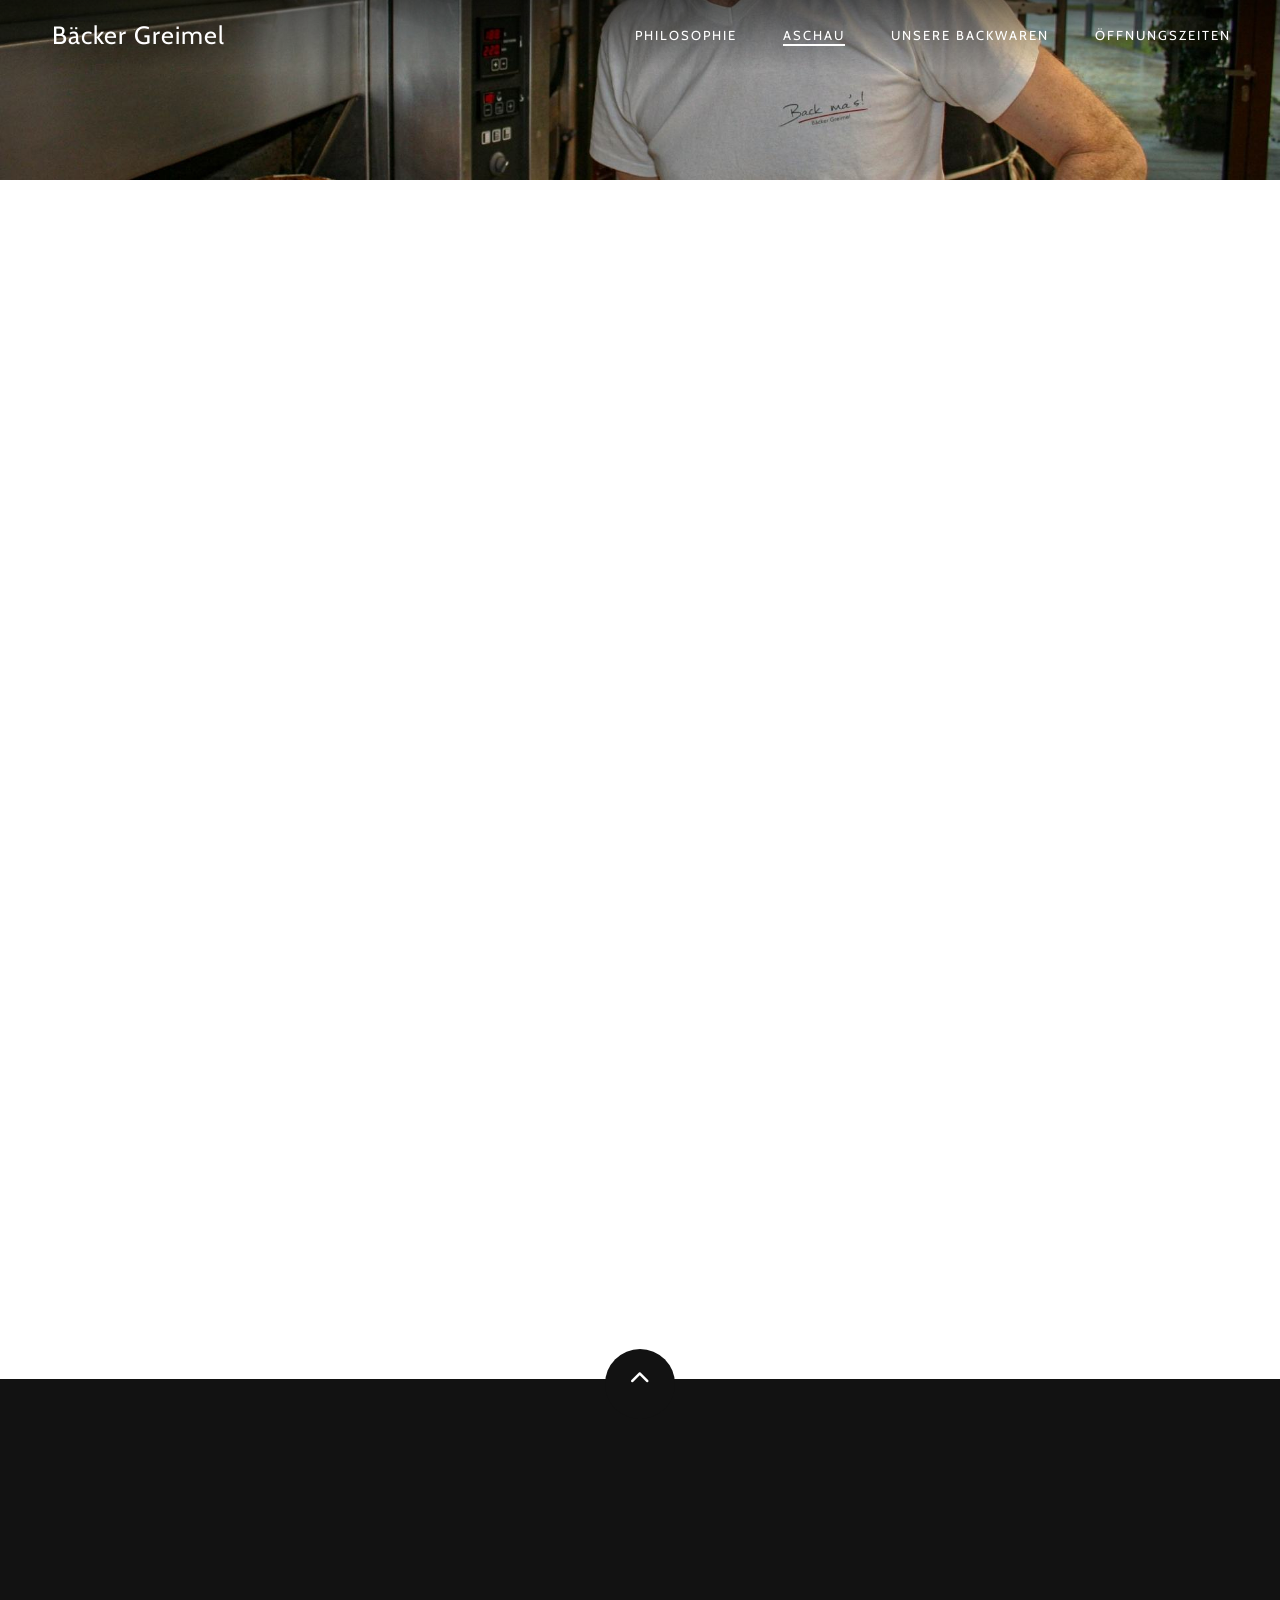
==== aschau.html @ 152d0261 "akutelle Website auf Github pushen" ====
<!DOCTYPE html>
<html lang="de">

<head>
    <meta charset="UTF-8">
    <meta name="viewport" content="width=device-width, initial-scale=1.0">
    <title>Aschau - Bäcker Greimel</title>
    <script src="js/app.js" defer></script>
    <link rel="icon" href="/images/Backmas_favicon.ico" type="image/x-icon">
    <link rel="shortcut icon" href="/images/Backmas_favicon.ico" type="image/x-icon">
    <link rel="stylesheet" href="fonts/fontawesome/css/all.min.css" />
    <link rel="stylesheet" href="style.css">
</head>

<body>
    <!-- HEADER -->
    <header>
        <div class="container">
            <nav class="navbar">
                <div class="menu-toggle">
                    <i class="fas fa-bars"></i>
                    <i class="fas fa-times"></i>
                </div>
                <a href="index.html" class="logo">Bäcker Greimel</a>
                <ul class="nav-list">
                    <li class="nav-item">
                        <a href="index.html" class="nav-link">Philosophie</a>
                    </li>
                    <li class="nav-item">
                        <a href="aschau.html" class="nav-link active">Aschau</a>
                    </li>
                    <li class="nav-item">
                        <a href="backwaren.html" class="nav-link">Unsere Backwaren</a>
                    </li>
                    <li class="nav-item">
                        <a href="offen.html" class="nav-link">Öffnungszeiten</a>
                    </li>
                </ul>
            </nav>
        </div>
    </header>

    <!-- HERO SECTION -->

    <section class="hero small-size-hero" id="hero">
    </section>

    <!-- ABOUT SECTION -->
    <section class="about">
        <div class="container">
            <div class="row">
                <div class="description padding-right animate-left">
                    <div class="global-headline">
                        <h2 class="sub-headline">
                            Back ma´s!
                        </h2>
                        <h3 class="headline headline-dark">Bäcker Greimel</h3>
                        <p></p>
                    </div>
                    <p>Unser Zuhause ist exklusiv in Aschau – hier verschmelzen Verkauf und Produktion zu einer Einheit.
                        Ich bin fest überzeugt, dass meine Vorstellung von natürlichen, auf das Wesentliche reduzierten
                        Backwaren am besten im kleinen Maßstab zum Leben erweckt werden kann. Unsere Vision, ständig
                        neue Ansatzpunkte zur Perfektion unserer Backwaren zu finden, entfaltet sich am besten nur in
                        diesem Umfeld. </p>
                    <p>Daher sind wir ausschließlich in Aschau zu finden – direkt beim Rathaus. Keine Filialen, keine
                        Lieferungen!</p>
                </div>
                <div class="image animate-right">
                    <img class="animate-top" src="images/Aussenansicht_Laden.jpg"
                        alt="Außenansicht mit Café Bäckerei Greimel">
                </div>
            </div>
        </div>
    </section>

    <!-- ABOUT SECTION -->
    <section class="about">
        <div class="container">
            <div class="row">
                <div class="image padding-right margin-bottom animate-left">
                    <img src="images/Aschauer_Laib_rund.jpg" alt="Brot: Aschauer">
                </div>
                <div class="description animate-right">
                    <div class="global-headline">
                        <h2 class="sub-headline">
                            Heimat -
                        </h2>
                        <h3 class="headline headline-dark">Der Aschauer Laib</h3>
                        <p></p>
                    </div>
                    <p>Eine unserer Spezialitäten ist der Aschauer Laib. Die Kombination aus drei verschiedenen
                        Mehlsorten – Dinkel, Weizen und Roggen – verleiht ihm seinen unverwechselbaren Charakter. Die
                        lange Teigführung mit Sauerteig über Nacht sorgt für ein faszinierendes Farbenspiel der Kruste
                        und eine leicht unregelmäßige, dennoch äußerst saftige Krume.</p>
                </div>
            </div>
        </div>
    </section>

    <!-- FOOTER -->
    <footer>
        <div class="container">
            <div class="back-to-top">
                <a href="#hero"><i class="fas fa-chevron-up"></i></a>
            </div>
            <div class="footer__content">
                <div class="footer__content-about animate-top">
                    <p><a id="baecker-greimel-link" href="https://goo.gl/maps/SyeyZ7WNtMrqjsM77"
                            target="_blank"><strong>Bäcker Greimel</strong></a></p>
                    <p><a href="https://goo.gl/maps/SyeyZ7WNtMrqjsM77" target="_blank">Hauptstraße 6 | 84544 Aschau am
                            Inn</a></p>
                    <p><a href="tel://08638 9514250">Telefon: 08638 9514 - 250</a></p>
                    <p><a href="mailto:info@backm.as">E-Mail: info@backm.as</p></a>
                </div>
                <div class="footer__content-divider animate-bottom">
                    <div class="social-media">
                        <ul class="social-icons">
                            <li>
                                <a href="https://www.facebook.com/Baecker.Greimel" target="_blank">
                                    <i class="fab fa-facebook-f"></i>
                                </a>
                            </li>
                            <li>
                                <a href="https://www.instagram.com/baecker_greimel_backmas/" target="_blank">
                                    <i class="fab fa-instagram"></i>
                                </a>
                            </li>
                        </ul>
                    </div>
                    <div class="legals-container">
                        <div class="legals">
                            <p><a href="impressum.html" class="legals">Impressum</a></p>
                        </div>
                        <div class="legals">
                            <p><a href="datenschutz.html" class="legals">Datenschutz</a></p>
                        </div>
                    </div>
                    <div class="spacing"></div> <!-- Add a spacing element here -->
                    <div class="copyright-container">
                        <div class="copyright">
                            <p>Copyright &copy; 2023 -
                                <script type="text/javascript">
                                    now = new Date();
                                    year = now.getFullYear();
                                    document.write(year);
                                </script>
                                by backm.as
                            </p>
                        </div>
                    </div>
                </div>
            </div>
            <div class="footer-extra footer-extra-content animate-left">
                <p>Ausgezeichnet mit</p>
                <p><a href="index.html#bundesehrenpreis-link" class="highlight-text">Bundesehrenpreis</a></p>
                <p>von ZV Deutschland</p>
            </div>
            <div class="footer-extra2 footer-extra-content animate-right">
                <p>Ausgezeichnet mit</p>
                <p><a href="index.html#bundesehrenpreis-link" class="highlight-text">Staatsehrenpreis</a></p>
                <p>vom Freistaat Bayern 10/13</p>
            </div>
            
       
        </div>
    </footer>

</html>
---- style.css ----
*,
padding *::before,
*::after {
    margin: 0;
    padding: 0;
    box-sizing: border-box;
}

:root {
    --main-font: 'SourceSans3-Regular', sans-serif, ;
    --secondary-font: 'Roboto-Regular', sans-serif;
    --body-font: 'Cabin-Regular', sans-serif;
    --headings-font: 'SourceSans3-Regular', sans-serif, ;
    --main-font-color-dark: #252525;
    --secondary-font-color: #c11f2f;
    --body-font-color: #515151;
    --white-color: #fff;
    --dark-bg: #121212;
}

@font-face {
    font-family: 'SourceSans3-Regular';
    font-display: swap;
    src: url('fonts/SourceSans3/SourceSans3-Regular.woff2') format('woff2');
    /* Weitere Stile oder Anpassungen hier */
}

@font-face {
    font-family: 'Roboto-Regular';
    font-display: swap;
    src: url('fonts/Roboto/Roboto-Regular.woff2') format('woff2');
    /* Weitere Stile oder Anpassungen hier */
}

@font-face {
    font-family: 'Cabin-Regular';
    font-display: swap;
    src: url('fonts/Cabin/Cabin-Regular.woff2') format('woff2');
    /* Weitere Stile oder Anpassungen hier */
}

html {
    font-family: var(--body-font);
    font-size: 10px;
    color: var(--body-font-color);
    scroll-behavior: smooth;
}

body {
    overflow-x: hidden;
}

section {
    padding: 3.9rem 0;
    overflow: hidden;
}

img {
    width: 100%;
    max-width: 100%;
}

a {
    text-decoration: none;
}

p {
    font-size: 1.6rem;
}

ul {
    list-style: none;
}

.container {
    width: 100%;
    max-width: 122.5rem;
    margin: 0 auto;
    padding: 0 2.4rem;
}

/* HEADER */

header {
    width: 100%;
    position: absolute;
    top: 0;
    left: 0;
    z-index: 1;
    background-image: linear-gradient(to bottom, rgba(0, 0, 0, 0.5), transparent);
}

.navbar {
    height: 7rem;
    display: flex;
    align-items: center;
    justify-content: space-between;
}

.logo {
    font-size: 2.5rem;
    color: var(--white-color);
    letter-spacing: .1rem;
    transition: color .4s;
}

.logo:hover {
    color: var(--secondary-font-color);
}

.menu-toggle {
    color: var(--white-color);
    font-size: 2.2rem;
    position: absolute;
    top: 50%;
    transform: translateY(-50%);
    right: 2.5rem;
    cursor: pointer;
    z-index: 1500;
}

.fa-times {
    display: none;
}

.nav-list {
    list-style: none;
    position: fixed;
    top: 0;
    left: 0;
    width: 80%;
    min-height: 100vh;
    background-color: var(--main-font-color-dark);
    padding: 4.4rem;
    display: flex;
    flex-direction: column;
    justify-content: space-around;
    z-index: 1250;
    transform: translateX(-100%);
    transition: transform .5s;
}

.navbar::before {
    content: '';
    position: fixed;
    top: 0;
    left: 0;
    width: 100vw;
    height: 100vh;
    background-color: rgba(0, 0, 0, 0.8);
    z-index: 1000;
    opacity: 0;
    transform: scale(0);
    transition: opacity 0.5s;
}

.show .fa-times {
    display: block;
}

.show .fa-bars {
    display: none;
}

.show .nav-list {
    transform: translateX(0);
}

.show .nav::before {
    opacity: 1;
    transform: scale(1);
}

.nav-item {
    border-bottom: 2px solid rgba(255, 255, 255, .3);
}

.nav-link {
    display: block;
    color: var(--white-color);
    font-size: 1.4rem;
    text-transform: uppercase;
    letter-spacing: 2px;
    margin-right: -2px;
    transition: color .5s;
}

.nav-link:hover {
    color: var(--secondary-font-color);
}

/* HERO SECTION*/

.hero {
    width: 100%;
    height: 100vh;
    background: url("images/Brot_in_Ofen.jpg") center no-repeat;
    background-size: cover;
    display: flex;
    align-items: center;
}

.small-size-hero {
    height: 20vh;
    background-position: center 60%;
    max-width: auto;
    /* Stellen Sie sicher, dass das Bild die Container-Breite nicht überschreitet */
    height: auto;
    /* Behalten Sie das Seitenverhältnis des Bildes bei */
}

.headline {
    font-family: var(--main-font);
    font-size: 3.5rem;
    font-weight: 900;
    color: var(--white-color);
    text-transform: uppercase;
    letter-spacing: .5rem;
    margin-right: -.5rem;
    opacity: 0;
    animation-name: scaleBigger;
    animation-duration: .5s;
    animation-fill-mode: both;
}

h1.headline {
    font-family: var(--secondary-font);
    margin-bottom: 4rem;
    font-weight: 400;
    font-size: 3.8rem;
    opacity: 0;
    animation-name: scaleBigger;
    animation-duration: .5s;
    animation-fill-mode: both;
}

.sub-headline {
    font-size: 4.5rem;
    font-family: var(--headings-font);
    color: var(--secondary-font-color);
    font-weight: 100;
    line-height: .4;
    opacity: 0;
    animation-name: fadeUp;
    animation-duration: .5s;
    animation-fill-mode: both;
    animation-delay: .5s;
    margin-bottom: 2rem;
}


.btn {
    display: inline-block;
    font-size: 1.4rem;
    letter-spacing: 1px;
    text-transform: uppercase;
}

.btn-primary {
    background-color: var(--secondary-font-color);
    color: var(--white-color);
    padding: 2rem 3rem;
    transition: all .4s;
}

.btn-primary-open {
    color: var(--secondary-font-color);
    padding: 2rem 3rem;
    transition: all .4s;
}

.btn-primary:hover {
    background-color: var(--white-color);
    color: var(--secondary-font-color);
}


.Allergene {
    font-size: 1.8rem;
    /* Schriftgröße anpassen */
    font-weight: bold;
    color: var(--main-font-color-dark);
    /* Farbe anpassen */
    margin-top: 2rem;
    /* Abstand nach oben anpassen */
    margin-bottom: 1rem;
    /* Abstand nach unten anpassen */
    text-align: center;
    /* Zentrieren des Texts */
    padding: 1rem;
    /* Innenabstand hinzufügen */
    background-color: #f5f5f5;
    /* Hintergrundfarbe anpassen */
    border: 2px solid var(--main-font-color-dark);
    /* Rand hinzufügen */
    border-radius: 5px;
    /* Rand abrunden */
}




/* STORY SECTION*/

.global-headline {
    margin-top: 3.9rem;
    text-align: center;
}

.our-story .global-headline {
    margin-top: 6.9rem;
}

.asterisk {
    font-size: 1.2rem;
    color: var(--body-font-color);
    margin: 2.4rem 0;
    opacity: 0;
    animation-name: spin;
    animation-duration: .5s;
    animation-fill-mode: forwards;
    animation-delay: .7s;
}

.headline-dark {
    color: var(--main-font-color-dark);
    letter-spacing: .7rem;
    margin-right: -.7rem;
    word-wrap: break-word;
    hyphens: auto;
    -webkit-hyphens: auto;
    /* Safari-spezifische Einstellung */
}

.headline-dark2 {
    color: var(--main-font-color-dark);
    letter-spacing: .7rem;
    margin-right: -.7rem;
    margin-top: 3rem;
    word-wrap: break-word;
    hyphens: auto;
    -webkit-hyphens: auto;
    /* Safari-spezifische Einstellung */
}


.global-headline .sub-headline {
    letter-spacing: -1px;
    line-height: .42;
}

.row {
    text-align: center;
    padding: 3.5rem 0;
}



.description {
    margin-bottom: 3rem;
}

.description p {
    line-height: 1.6;
    margin-bottom: 2.4rem;
}

.description2 p {
    line-height: 2;
    margin-bottom: 2.4rem;
}

.btn-secondary {
    color: var(--secondary-font-color);
    position: relative;
    transition: color .5s;
}

.btn-secondary::before {
    content: '';
    position: absolute;
    left: 0;
    bottom: -3px;
    width: 100%;
    height: 2px;
    background-color: var(--secondary-font-color);
    transition: background-color .5s;
}

.btn-secondary:hover,
.btn-secondary:focus {
    color: var(--main-font-color-dark);
}

.btn-secondary:hover::before,
.btn-secondary:focus::before {
    background-color: var(--main-font-color-dark);
}

/* ALWAYS FRESH */

.always-fresh {
    background: url("images/Brezenteiglinge.jpg") center no-repeat;
    background-size: cover;
}

.shared {
    min-height: 65vh;
    display: flex;
    align-items: center;
    justify-content: center;
}



/* MENU SECTION */

.image-group {
    display: grid;
    grid-template-columns: repeat(2, 1fr);
    grid-gap: 1.5rem;
}

.menu .description {
    padding-top: 3rem;
    margin-bottom: 0;
}

#offen {
    font-size: 3rem;
    /* Passe die Schriftgröße nach Bedarf an */
    word-wrap: break-word;
    hyphens: auto;
}

.image-container img {
    max-width: 65%;
    /* Stellen Sie sicher, dass das Bild die Container-Breite nicht überschreitet */
    height: auto;
    /* Behalten Sie das Seitenverhältnis des Bildes bei */
}

/* FOOTER */

footer {
    background-color: var(--dark-bg);
    color: var(--white-color);
    padding: 3.5rem 0 5rem;
    position: relative;
    text-align: center;
}

.back-to-top {
    background-color: var(--dark-bg);
    border-radius: 50%;
    position: absolute;
    top: -3rem;
    left: 50%;
    width: 7rem;
    height: 7rem;
    transform: translateX(-50%);
}

.back-to-top i {
    display: block;
    color: var(--white-color);
    font-size: 2rem;
    padding: 2rem;
    animation-name: showsUp;
    animation-duration: 2s;
    animation-iteration-count: infinite;
}

.footer__content {
    overflow: hidden;
}

.footer__content h4 {
    font-size: 1.9rem;
    font-weight: 100;
    text-transform: uppercase;
    letter-spacing: 3px;
    margin-bottom: 3rem;
}

.footer__content-about {
    margin-bottom: 2.4rem;
}

.footer__content-about p {
    line-height: 1.8;
}

/* Apply the same font and font color as the normal text */
.footer__content a {
    color: var(--white-color);
    font-family: var(--body-font);
    font-size: 1.6rem;
    text-decoration: none;
    transition: color 0.5s;
}

/* Apply animation to the link on hover */
.footer__content a:hover {
    color: var(--secondary-font-color);
}

#baecker-greimel-link {
    font-size: 2.4rem;
    /* Passen Sie die Schriftgröße nach Bedarf an */
    color: var(--secondary-font-color);
    /* Setzen Sie die ursprüngliche Textfarbe */
    transition: color 0.5s;
    /* Animation für die Farbänderung bei Hover */
}

#baecker-greimel-link:hover {
    color: var(--white-color);
    /* Farbe ändern, wenn darüber gehovert wird */
}

.social-icons {
    margin-bottom: 2rem;
    display: flex;
    justify-content: center;
}

.social-icons i {
    font-size: 3.5rem;
    color: var(--secondary-font-color);
    padding: .8rem 4.4rem;
    transition: color .5s;
}

.social-icons i:hover,
.social-icons i:focus {
    color: var(--white-color);
}

/* Add this style for the container */
.legals-container {
    display: flex;
    align-items: center;
    justify-content: center;
}

.legals {
    margin: 0 1.2rem;
    /* Add some spacing between the links */
}

/* Rest of your existing styles for .legals and .legals a */
.legals a {
    text-decoration: none;
    color: var(--white-color);
    transition: color .5s;
}

.legals a:hover {
    color: var(--secondary-font-color);
}

.spacing {
    margin: 4rem;
    /* Adjust the margin value as needed */
}

.copyright {
    color: var(--body-font-color);
    padding-bottom: 4rem;
}




/*                    IMPRESSUM                      */

/* Add this style for the container */
.impressum-container {
    display: flex;
    align-items: center;
    justify-content: center;
}

.impressum a {
    text-decoration: none;
    color: var(--white-color);
    transition: color .5s;
    display: inline;
    /* Add this line to make the link visible by default */
}

/* Rest of your existing styles for .impressum and .impressum a */
.impressum a {
    text-decoration: none;
    color: var(--secondary-font-color);
    transition: color .5s;
}

/* Add some spacing between paragraphs */
.impressum p {
    margin-bottom: 1.2rem;
}

.impressum h4 {
    font-size: 1.2rem;
    color: var(--primary-font-color);
    margin-top: 1rem;
    margin-bottom: 0.5rem;
}

.impressum h3 {
    font-size: 18px;
    margin-top: 15px;
    margin-bottom: 5px;
}

/* Style the section headers */
.impressum h2 {
    font-size: 2rem;
    margin-bottom: 0.5rem;
    color: var(--secondary-font-color);
}

.impressum h1 {
    font-size: 3rem;
    margin-bottom: 2rem;
}

/* Adjust the font size for the content */
.impressum p {
    font-size: 1.4rem;
}

/* Add a divider between sections */
.impressum-section:not(:last-child) {
    border-bottom: 0.1rem solid var(--body-font-color);
    padding-bottom: 1.5rem;
    margin-bottom: 1.5rem;
    word-wrap: break-word;
    hyphens: auto;
    -webkit-hyphens: auto;
    /* Safari-spezifische Einstellung */
}

/* Add this style for the unordered list */
.impressum ul {
    list-style: disc;
    margin-left: 2rem;
    padding-left: 1rem;
}

/* Add this style for list items */
.impressum li {
    font-size: 1.4rem;
    margin-bottom: 1rem;
    line-height: 1.6;
}

.footer-extra,
.footer-extra2 {
    display: flex;
    flex-direction: column;
    position: relative;
    border: 2px solid white;
    /* Hinzufügen eines weißen Rahmens */
    border-radius: 10px;
    /* Hinzufügen von runden Ecken mit einer Radiusgröße von 10px */
    padding: 2rem;
    max-width: 80%;
    margin: 0 auto;
    max-width: 35rem;
    margin-bottom: 2%;
}

.footer-extra-content,
.footer-extra2-content {
    padding: 20px;
    /* Füge hier den gewünschten Abstand hinzu */
}


.highlight-text {
    font-size: 3.5rem;
    /* Adjust the font size as needed */
    font-weight: bold;
    margin: 0.5rem 0;
    color: var(--secondary-font-color);
    /* Use the color you want */
}




/*                         MEDIA QUERIES                  */
@media screen and (min-width: 900px) {
    section {
        padding: 5rem;
    }

    .menu-toggle {
        display: none;
    }

    .navbar {
        justify-content: space-between;
    }

    .nav-list {
        position: initial;
        width: initial;
        min-height: initial;
        background-color: transparent;
        padding: 0;
        justify-content: initial;
        flex-direction: row;
        transform: initial;
        transition: initial;
    }

    .nav-item {
        border: none;
        margin: 0 2.4rem;
    }

    .nav-item:last-child {
        margin-right: 0;
    }

    .nav-link {
        font-size: 1.3rem;
    }

    .active {
        position: relative;
    }

    .active::after {
        content: '';
        position: absolute;
        width: 100%;
        height: 2px;
        background-color: var(--white-color);
        left: 0;
        bottom: -3px;
    }

    .sub-headline {
        font-size: 6.8rem;
    }

    .headline {
        font-size: 4.7rem;
    }

    h1.headline {
        font-size: 5.5rem
    }

    .story-img {
        max-width: 40rem;
    }

    .row {
        display: flex;
        align-items: center;
    }

    .row>div {
        flex: 1;
    }

    .padding-right {
        padding-right: 7rem;
    }

    .footer__content {
        overflow: hidden;
    }

    .footer__content-about {
        max-width: 51.3rem;
        margin: 0 auto 1.5rem;
    }

    .social-media {
        width: 100%;
    }

    .social-icons i {
        opacity: 1;
    }

    .bakers__container {
        display: grid;
        grid-template-columns: repeat(4, 1fr);
        column-gap: 2rem;
    }

    .bakers__container img {
        width: 100%;
        height: auto;
        object-fit: cover;
    }

    .baker:last-child {
        margin-bottom: 7rem;
    }

    .join-us .image {
        display: block;
    }

    #offen {
        font-size: 3.5rem;
        /* Passe die Schriftgröße nach Bedarf an */
        white-space: normal;
        /* Stellt das normale Textverhalten wieder her */
    }

    .image-container img {
        max-width: 50%;
        /* Stellen Sie sicher, dass das Bild die Container-Breite nicht überschreitet */
        height: auto;
        /* Behalten Sie das Seitenverhältnis des Bildes bei */
    }

    .small-size-hero {
        height: 20vh;
        background-position: center 60%;
    }

    .footer-extra {
        display: flex;
        flex-direction: column;
        position: absolute;
        border: 2px solid white;
        /* Hinzufügen eines weißen Rahmens */
        border-radius: 10px;
        /* Hinzufügen von runden Ecken mit einer Radiusgröße von 10px */
        padding: 2rem;
        left: 8%;
        top: 43%;
        transform: translateY(-50%);
        max-width: 35%;
    }

    .footer-extra2 {
        display: flex;
        flex-direction: column;
        position: absolute;
        border: 2px solid white;
        /* Hinzufügen eines weißen Rahmens */
        border-radius: 10px;
        /* Hinzufügen von runden Ecken mit einer Radiusgröße von 10px */
        padding: 2rem;
        right: 8%;
        top: 43%;
        transform: translateY(-50%);
        max-width: 35%;
    }

    @media screen and (max-width: 1025px) {

        .footer-extra,
        .footer-extra2 {
            display: flex;
            flex-direction: column;
            position: relative;
            border: 2px solid white;
            /* Hinzufügen eines weißen Rahmens */
            border-radius: 10px;
            /* Hinzufügen von runden Ecken mit einer Radiusgröße von 10px */
            padding: 2rem;
            max-width: 35%;
            margin: auto;
            text-align: center;
            left: 0%;
            right: 0%;
            margin-bottom: 2%;;

        }

        .footer-extra-content,
        .footer-extra2-content {
            padding: 20px;
            /* Füge hier den gewünschten Abstand hinzu */
        }
    }

}




/*          ANIMATIONS           */

@keyframes fadeUp {
    0% {
        transform: translateY(4rem);
    }

    100% {
        opacity: 1;
        transform: translateY(0);
    }
}

@keyframes scaleBigger {
    0% {
        transform: scale(2);
    }

    100% {
        opacity: 1;
        transform: scale(1);
    }
}

@keyframes spin {
    0% {
        transform: rotate(0);
    }

    100% {
        opacity: 1;
        transform: scale(-360deg);
    }
}

@keyframes showsUp {
    0% {
        opacity: 0;
    }

    50% {
        opacity: 1;
    }

    100% {
        opacity: 0;
        transform: translateY(-1rem);
    }
}

/* Elemente in ihrer Startposition */
.animate-left,
.animate-right {
    opacity: 0;
    transform: translateX(0) translateY(0);
    /* Zurücksetzen auf die ursprüngliche Position */
    transition: opacity 0.8s ease-out, transform 0.8s ease-out;
}

.animate-top,
.animate-bottom {
    opacity: 0;
    transform: translateX(0) translateY(0);
    /* Zurücksetzen auf die ursprüngliche Position */
    transition: opacity 0.8s ease-in-out, transform 0.8s ease-in-out;
}

.animate-left {
    transform: translateX(-250px);
    /* Startposition links außerhalb des sichtbaren Bereichs */
}

.animate-right {
    transform: translateX(250px);
    /* Startposition rechts außerhalb des sichtbaren Bereichs */
}

.animate-top {
    transform: translateY(-180px);
    /* Startposition oben außerhalb des sichtbaren Bereichs */
}

.animate-bottom {
    transform: translateY(180px);
    /* Startposition unten außerhalb des sichtbaren Bereichs */
}

/* CSS für die animierten Elemente, wenn sie sichtbar werden */
.animate-visible {
    opacity: 1;
    transform: translateX(0) translateY(0);
    /* Zurücksetzen auf die ursprüngliche Position */
}
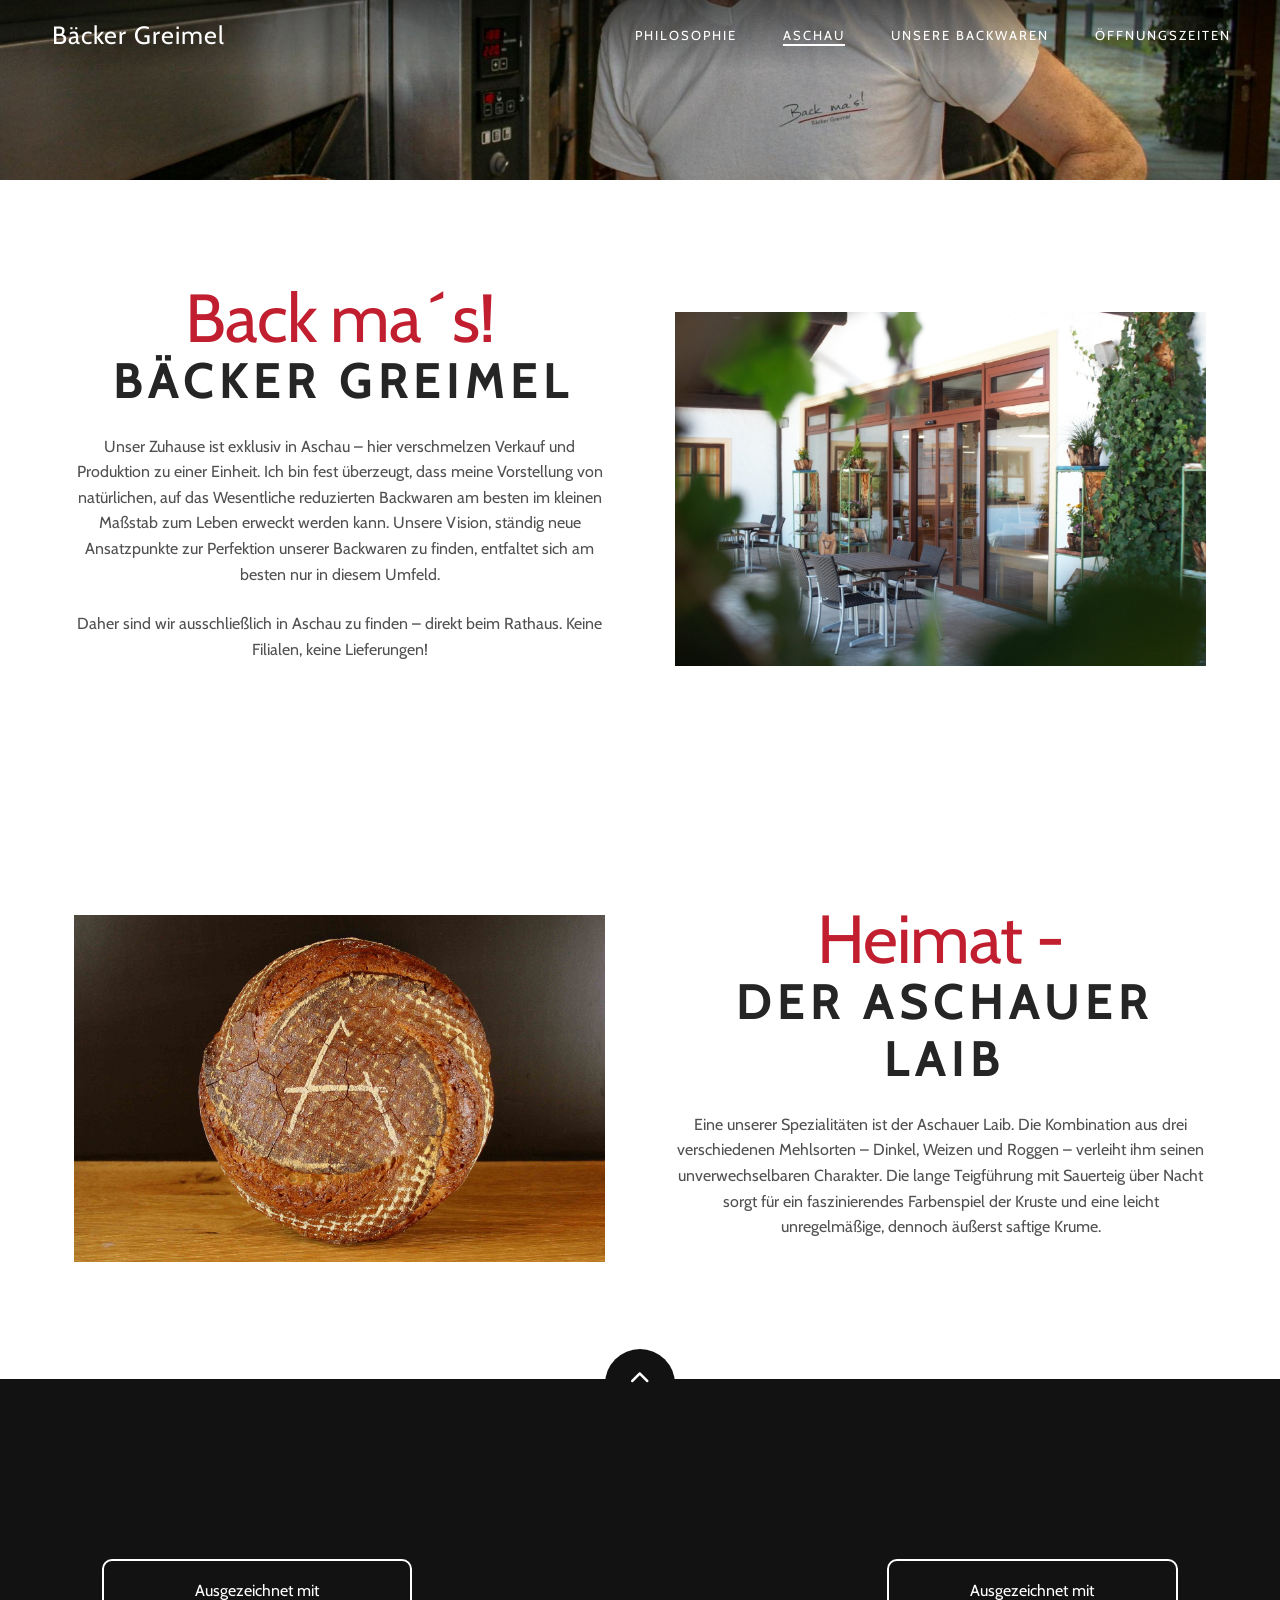
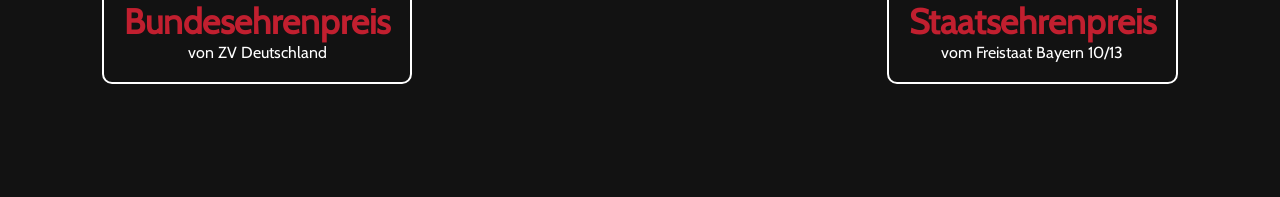
==== commit d30d9bbd: "Fix site for GitHub Pages: add missing app.js, relative paths - Add js/app.js (mobile menu toggle + " ====
--- a/aschau.html
+++ b/aschau.html
@@ -6,8 +6,8 @@
     <meta name="viewport" content="width=device-width, initial-scale=1.0">
     <title>Aschau - Bäcker Greimel</title>
     <script src="js/app.js" defer></script>
-    <link rel="icon" href="/images/Backmas_favicon.ico" type="image/x-icon">
-    <link rel="shortcut icon" href="/images/Backmas_favicon.ico" type="image/x-icon">
+    <link rel="icon" href="images/Backmas_favicon.ico" type="image/x-icon">
+    <link rel="shortcut icon" href="images/Backmas_favicon.ico" type="image/x-icon">
     <link rel="stylesheet" href="fonts/fontawesome/css/all.min.css" />
     <link rel="stylesheet" href="style.css">
 </head>
@@ -78,7 +78,7 @@
         <div class="container">
             <div class="row">
                 <div class="image padding-right margin-bottom animate-left">
-                    <img src="images/Aschauer_Laib_rund.jpg" alt="Brot: Aschauer">
+                    <img src="images/Aschauer_Laib_rund.JPG" alt="Brot: Aschauer">
                 </div>
                 <div class="description animate-right">
                     <div class="global-headline">
--- a/style.css
+++ b/style.css
@@ -166,7 +166,7 @@
     transform: translateX(0);
 }
 
-.show .nav::before {
+.show .navbar::before {
     opacity: 1;
     transform: scale(1);
 }
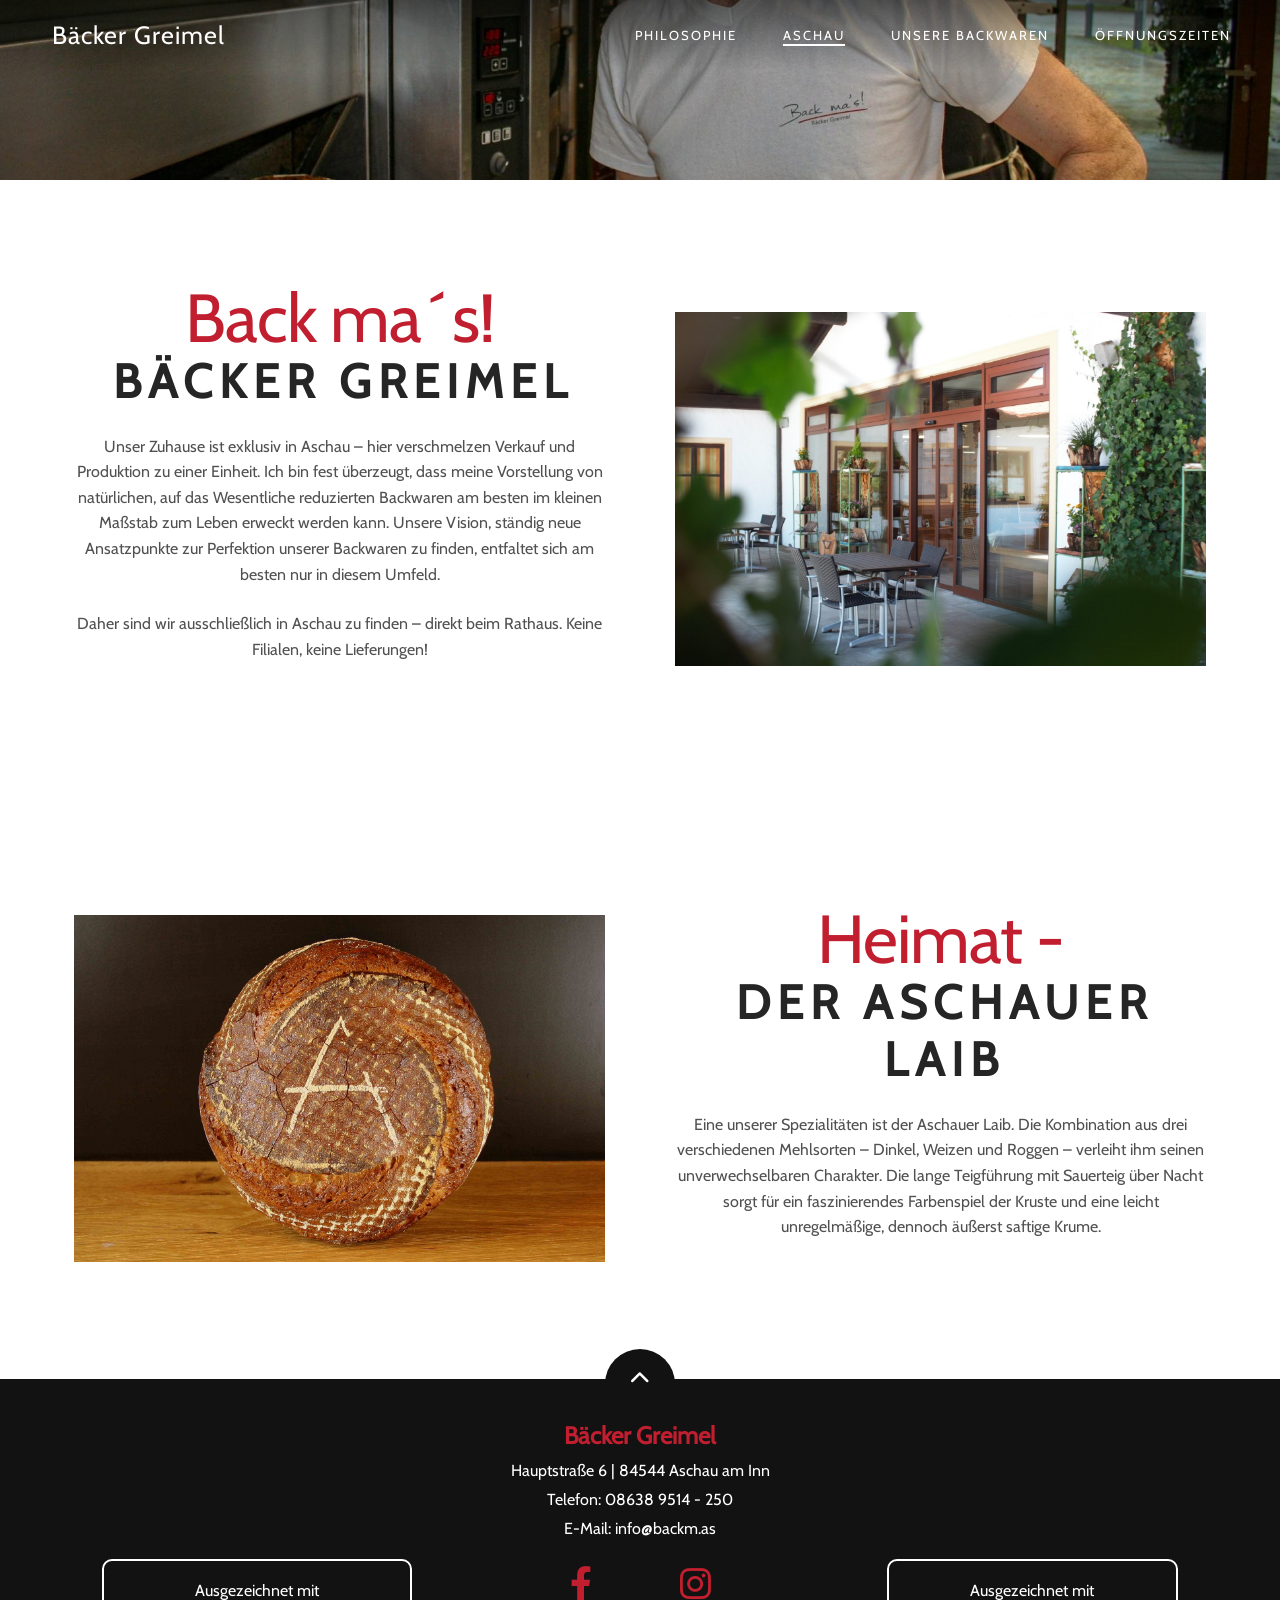
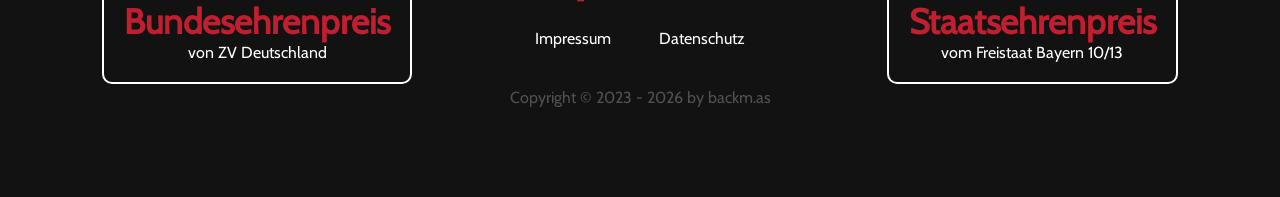
==== commit 04836ba0: "meta description hinzugefuegt und fix telefon link + email" ====
--- a/aschau.html
+++ b/aschau.html
@@ -5,6 +5,7 @@
     <meta charset="UTF-8">
     <meta name="viewport" content="width=device-width, initial-scale=1.0">
     <title>Aschau - Bäcker Greimel</title>
+    <meta name="description" content="Warum Aschau am Inn? Erfahren Sie mehr über unsere Bäckerei in der Hauptstraße 6 in Aschau am Inn.">
     <script src="js/app.js" defer></script>
     <link rel="icon" href="images/Backmas_favicon.ico" type="image/x-icon">
     <link rel="shortcut icon" href="images/Backmas_favicon.ico" type="image/x-icon">
@@ -109,8 +110,8 @@
                             target="_blank"><strong>Bäcker Greimel</strong></a></p>
                     <p><a href="https://goo.gl/maps/SyeyZ7WNtMrqjsM77" target="_blank">Hauptstraße 6 | 84544 Aschau am
                             Inn</a></p>
-                    <p><a href="tel://08638 9514250">Telefon: 08638 9514 - 250</a></p>
-                    <p><a href="mailto:info@backm.as">E-Mail: info@backm.as</p></a>
+                    <p><a href="tel:+4986389514250">Telefon: 08638 9514 - 250</a></p>
+                    <p><a href="mailto:info@backm.as">E-Mail: info@backm.as</a></p>
                 </div>
                 <div class="footer__content-divider animate-bottom">
                     <div class="social-media">
--- a/style.css
+++ b/style.css
@@ -985,4 +985,69 @@
     opacity: 1;
     transform: translateX(0) translateY(0);
     /* Zurücksetzen auf die ursprüngliche Position */
-}+}
+/* BETRIEBSURLAUB (offen.html) */
+[hidden] {
+    display: none !important;
+}
+
+/* normal: dezenter Hinweis unter den Öffnungszeiten */
+.urlaub-info {
+    display: inline-flex;
+    align-items: center;
+    gap: 1.6rem;
+    margin: 0 auto 4rem;
+    padding: 1.4rem 2.4rem;
+    border: 1px solid #d5d5d5;
+    border-radius: 5px;
+    text-align: left;
+}
+
+.urlaub-info-icon {
+    font-size: 2.6rem;
+    color: var(--secondary-font-color);
+}
+
+.urlaub-info-titel {
+    font-family: var(--main-font);
+    font-size: 1.3rem;
+    font-weight: 900;
+    text-transform: uppercase;
+    letter-spacing: .3rem;
+    color: var(--secondary-font-color);
+    margin-bottom: .3rem;
+}
+
+.urlaub-info-datum {
+    font-family: var(--main-font);
+    font-size: 1.8rem;
+    letter-spacing: .15rem;
+    color: var(--main-font-color-dark);
+}
+
+/* während des Urlaubs: Warnung statt Öffnungszeiten */
+.urlaub-hinweis {
+    max-width: 60rem;
+    margin: 3rem auto 5rem;
+    padding: 3rem 2rem;
+    border: 3px solid var(--secondary-font-color);
+    border-radius: 5px;
+    background-color: #fdf2f3;
+    text-align: center;
+}
+
+.urlaub-hinweis-titel {
+    font-family: var(--main-font);
+    font-size: 2.8rem;
+    font-weight: 900;
+    text-transform: uppercase;
+    letter-spacing: .3rem;
+    color: var(--secondary-font-color);
+    margin-bottom: 1.5rem;
+}
+
+#urlaub-hinweis-text {
+    font-size: 1.8rem;
+    line-height: 1.6;
+    color: var(--main-font-color-dark);
+}
